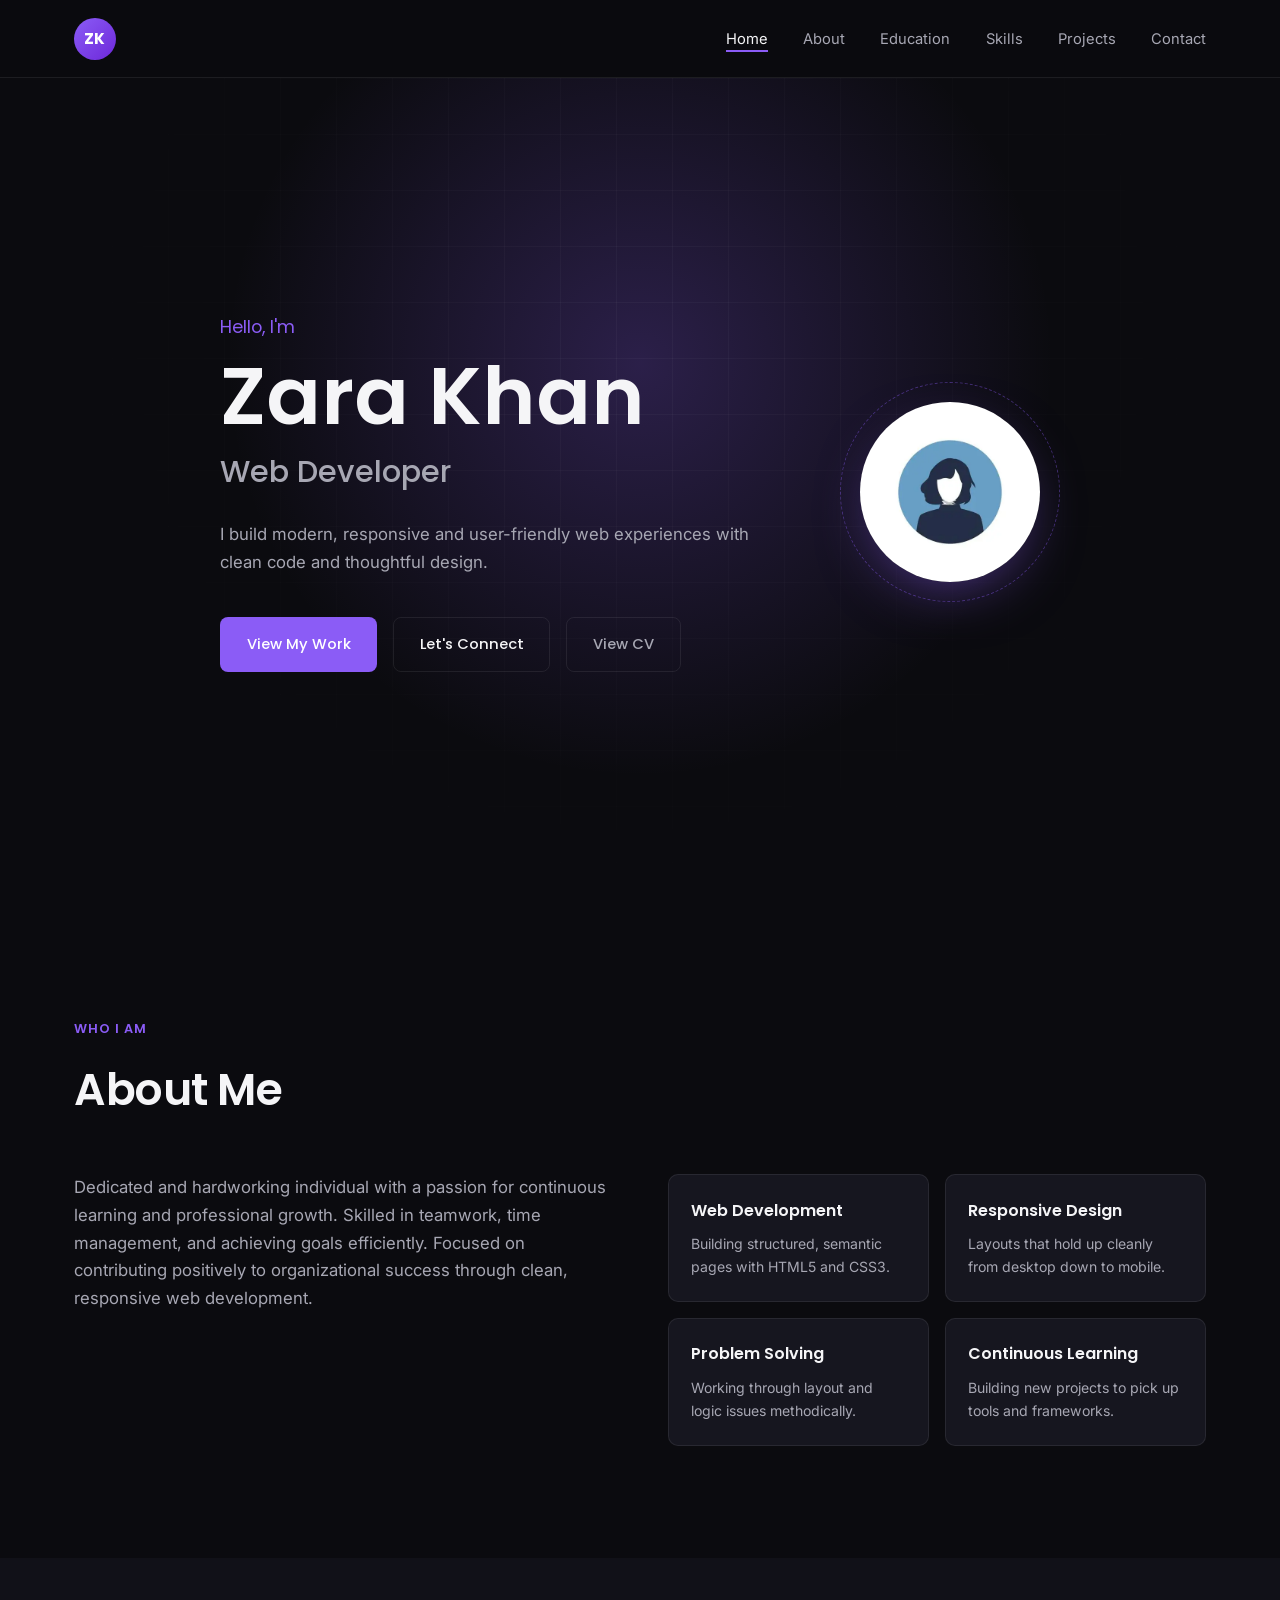
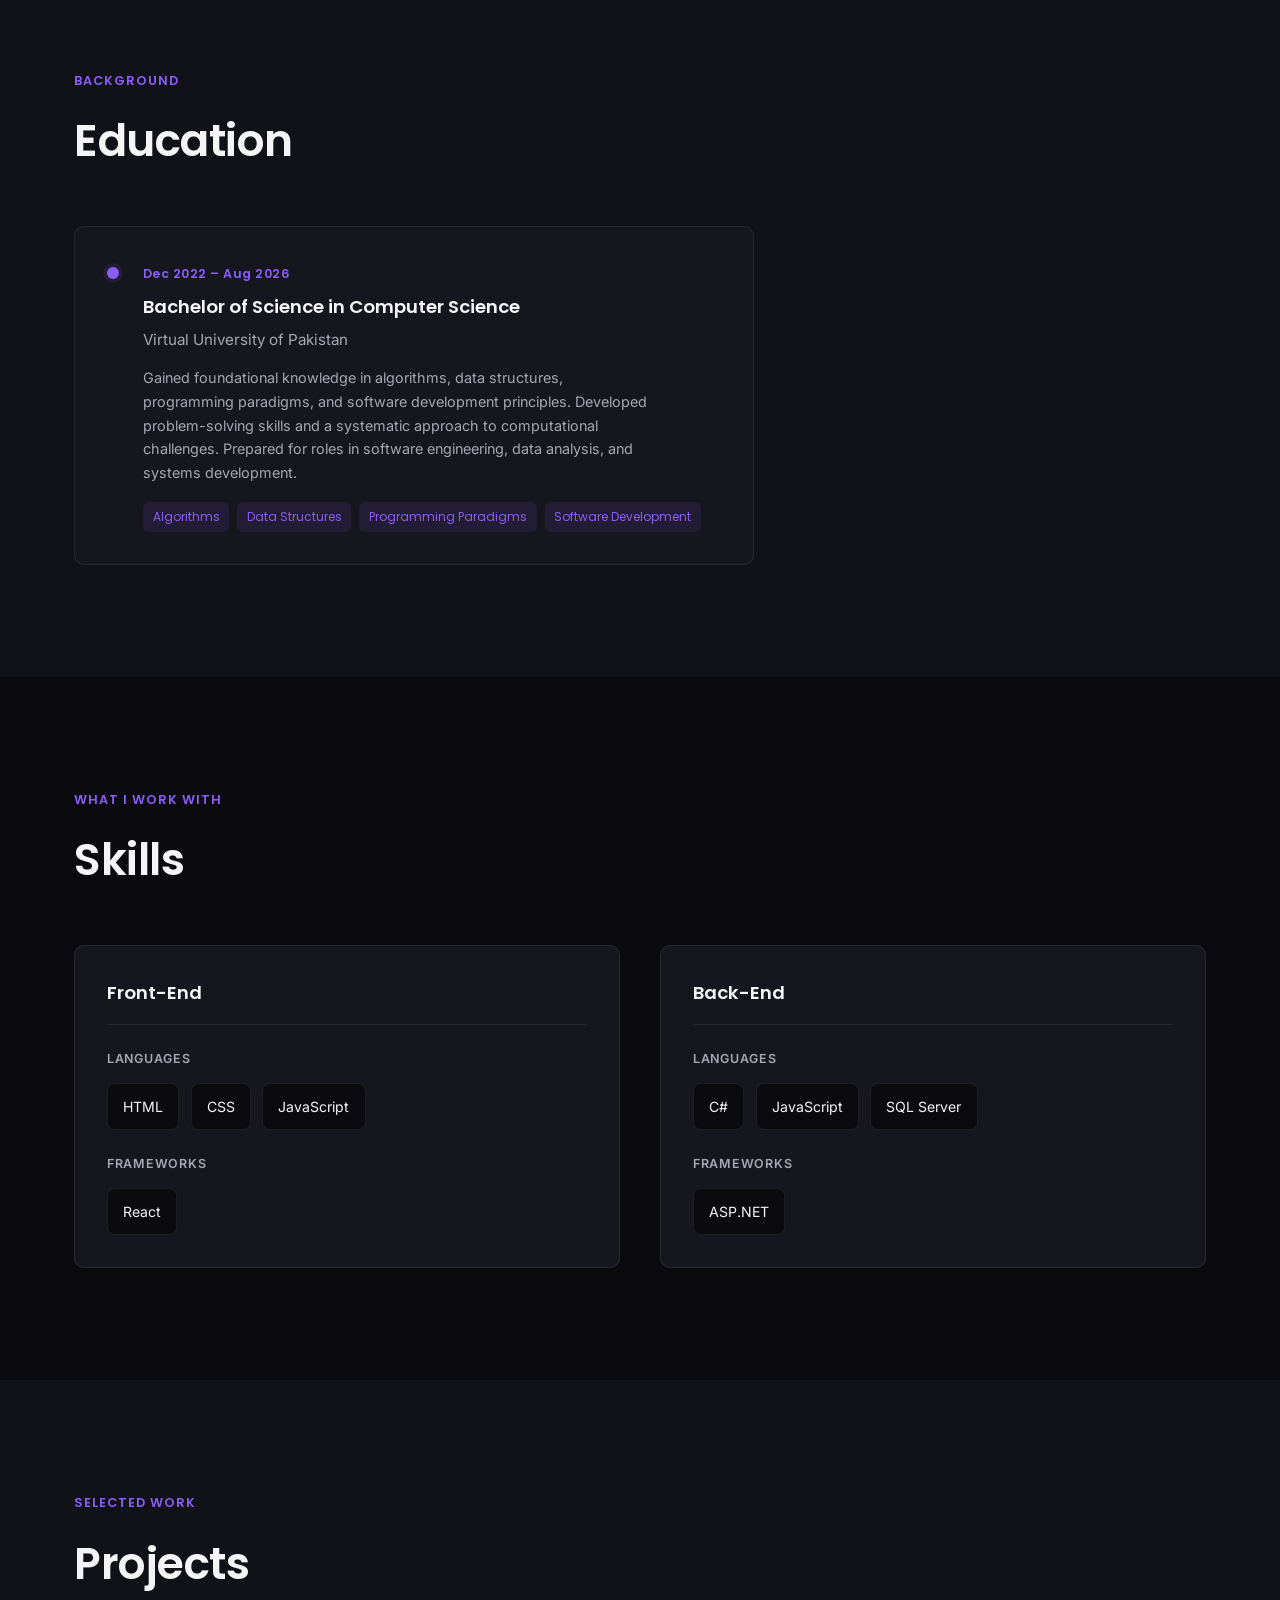
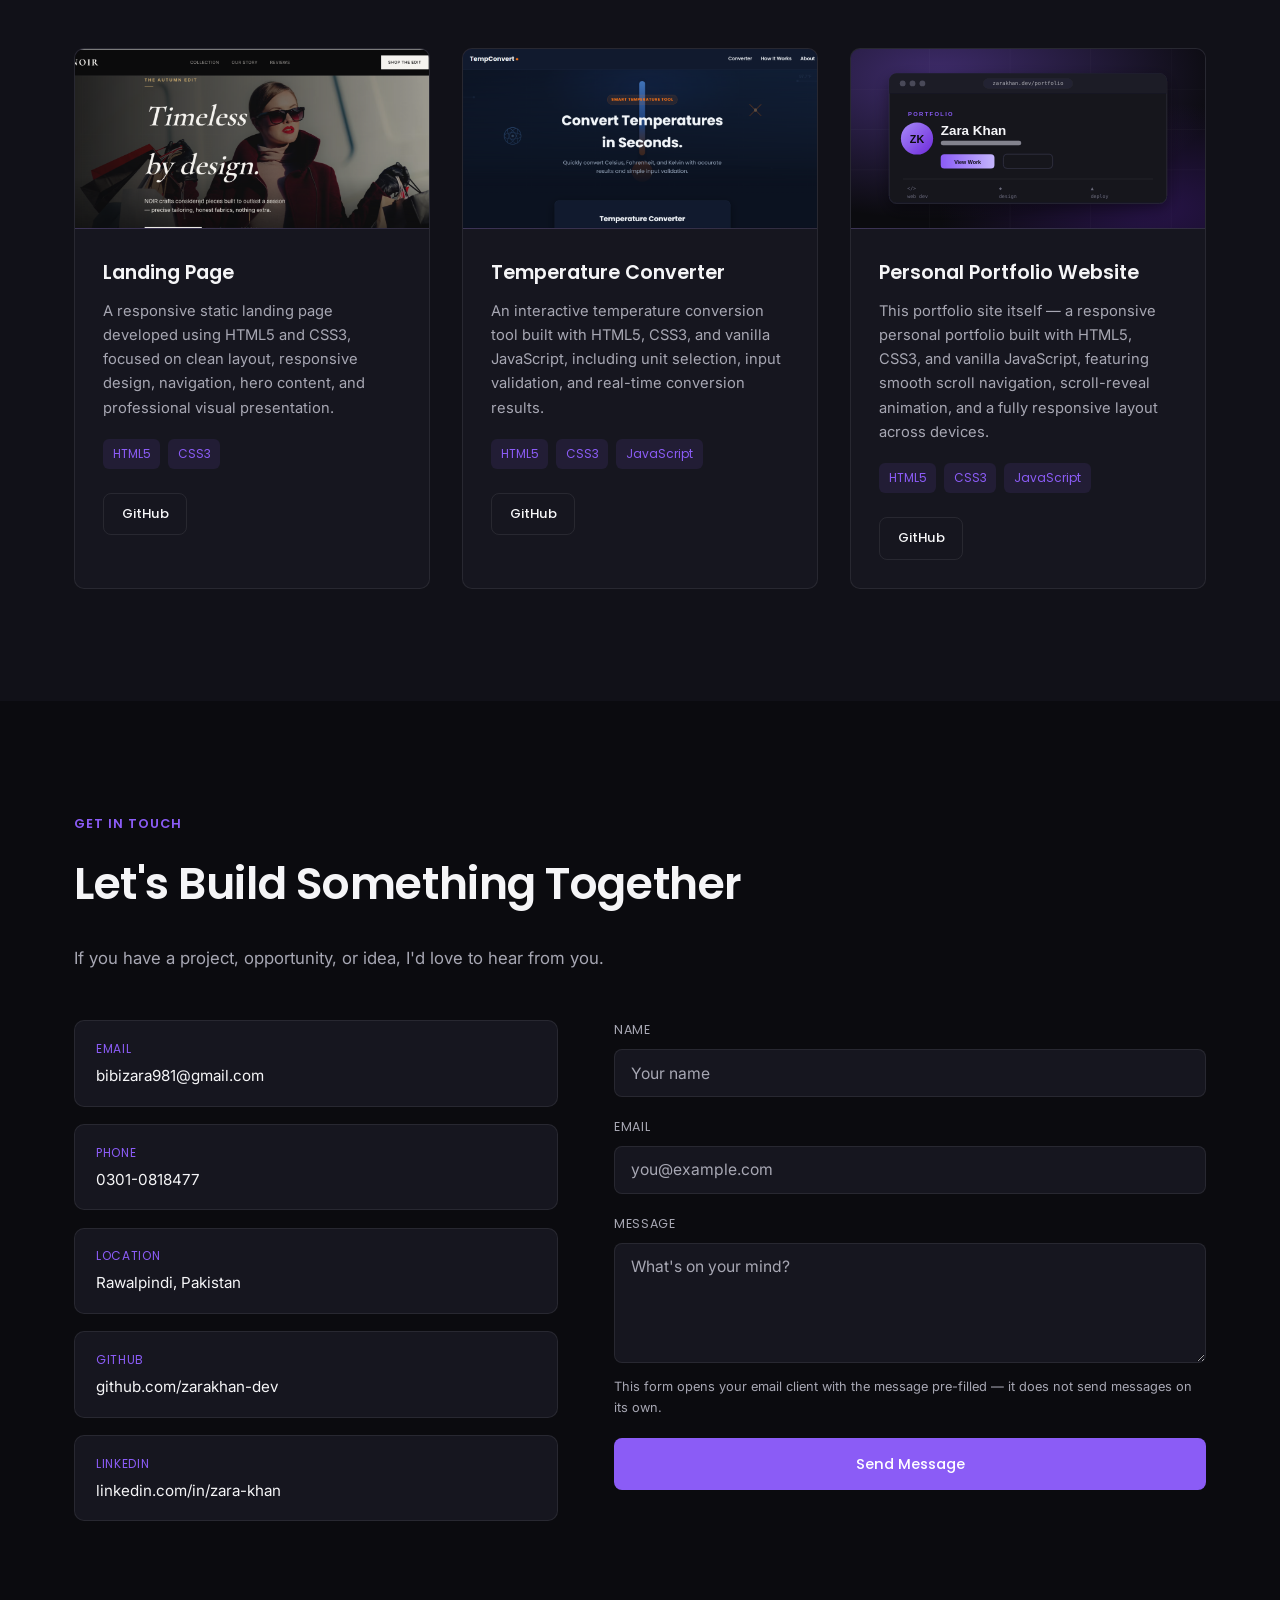
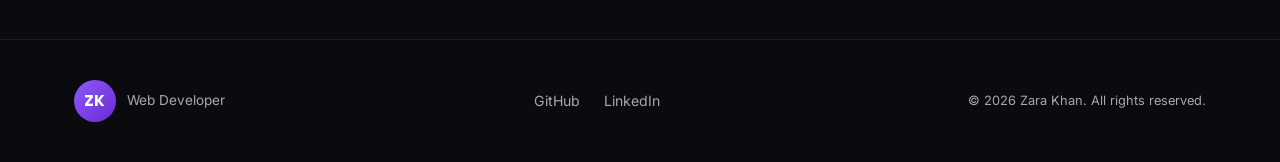
==== WebDev-L1-PersonalPortfolio/index.html @ 7bdc32bc "Rename projects to L1, fix README files, add Personal Portfolio" ====
<!DOCTYPE html>
<html lang="en">
<head>
<meta charset="UTF-8">
<meta name="viewport" content="width=device-width, initial-scale=1">
<title>Zara Khan — Web Developer</title>
<meta name="description" content="Zara Khan — Web Developer. Portfolio showcasing projects, skills, and contact information.">
<link rel="preconnect" href="https://fonts.googleapis.com">
<link rel="preconnect" href="https://fonts.gstatic.com" crossorigin>
<link href="https://fonts.googleapis.com/css2?family=Poppins:wght@500;600;700&family=Inter:wght@400;500;600&display=swap" rel="stylesheet">
<link rel="stylesheet" href="style.css">
</head>
<body>

<header id="site-header">
  <div class="nav-inner">
    <a href="#home" class="logo">ZK</a>
    <button class="menu-btn" id="menuBtn" aria-expanded="false" aria-controls="navMenu" aria-label="Toggle navigation menu">
      <span></span><span></span><span></span>
    </button>
    <nav>
      <ul id="navMenu">
        <li><a href="#home" class="nav-link">Home</a></li>
        <li><a href="#about" class="nav-link">About</a></li>
        <li><a href="#education" class="nav-link">Education</a></li>
        <li><a href="#skills" class="nav-link">Skills</a></li>
        <li><a href="#projects" class="nav-link">Projects</a></li>
        <li><a href="#contact" class="nav-link">Contact</a></li>
      </ul>
    </nav>
  </div>
</header>

<main>

    <section id="home" class="hero">
    <div class="hero-glow" aria-hidden="true"></div>
    <div class="hero-grid" aria-hidden="true"></div>
    <div class="section-inner hero-inner">
      <div class="hero-text">
        <p class="hero-intro reveal">Hello, I'm</p>
        <h1 class="hero-name reveal">Zara Khan</h1>
        <p class="hero-role reveal">Web Developer</p>
        <p class="hero-desc reveal">I build modern, responsive and user-friendly web experiences with clean code and thoughtful design.</p>
        <div class="hero-cta reveal">
          <a href="#projects" class="btn btn-primary">View My Work</a>
          <a href="#contact" class="btn btn-secondary">Let's Connect</a>
          <a href="resume.pdf" class="btn btn-ghost" download>View CV</a>
        </div>
      </div>
      <div class="hero-avatar reveal" aria-hidden="true">
        <span class="hero-avatar-ring"></span>
        <img class="hero-avatar-badge" src="profile-avatar.png" alt="Zara Khan — profile avatar">
      </div>
    </div>
  </section>

    <section id="about" class="section">
    <div class="section-inner">
      <span class="eyebrow reveal">Who I Am</span>
      <h2 class="section-title reveal">About Me</h2>
      <div class="about-grid">
        <p class="about-text reveal">
          Dedicated and hardworking individual with a passion for continuous learning and professional growth.
          Skilled in teamwork, time management, and achieving goals efficiently. Focused on contributing
          positively to organizational success through clean, responsive web development.
        </p>
        <div class="about-cards">
          <div class="about-card reveal">
            <h3>Web Development</h3>
            <p>Building structured, semantic pages with HTML5 and CSS3.</p>
          </div>
          <div class="about-card reveal">
            <h3>Responsive Design</h3>
            <p>Layouts that hold up cleanly from desktop down to mobile.</p>
          </div>
          <div class="about-card reveal">
            <h3>Problem Solving</h3>
            <p>Working through layout and logic issues methodically.</p>
          </div>
          <div class="about-card reveal">
            <h3>Continuous Learning</h3>
            <p>Building new projects to pick up tools and frameworks.</p>
          </div>
        </div>
      </div>
    </div>
  </section>

    <section id="education" class="section section-alt">
    <div class="section-inner">
      <span class="eyebrow reveal">Background</span>
      <h2 class="section-title reveal">Education</h2>
      <div class="edu-timeline">
        <div class="edu-card reveal">
          <div class="edu-marker" aria-hidden="true"></div>
          <div>
            <span class="edu-date">Dec 2022 – Aug 2026</span>
            <h3>Bachelor of Science in Computer Science</h3>
            <p class="edu-place">Virtual University of Pakistan</p>
            <p class="edu-desc">Gained foundational knowledge in algorithms, data structures, programming paradigms, and software development principles. Developed problem-solving skills and a systematic approach to computational challenges. Prepared for roles in software engineering, data analysis, and systems development.</p>
            <div class="edu-tags">
              <span class="tag">Algorithms</span>
              <span class="tag">Data Structures</span>
              <span class="tag">Programming Paradigms</span>
              <span class="tag">Software Development</span>
            </div>
          </div>
        </div>
      </div>
    </div>
  </section>

    <section id="skills" class="section">
    <div class="section-inner">
      <span class="eyebrow reveal">What I Work With</span>
      <h2 class="section-title reveal">Skills</h2>
      <div class="skills-domains">

        <div class="skill-domain reveal">
          <h3 class="skill-domain-title">Front-End</h3>
          <div class="skill-subgroup">
            <span class="skill-sublabel">Languages</span>
            <div class="skill-cards">
              <div class="skill-card"><span class="skill-name">HTML</span></div>
              <div class="skill-card"><span class="skill-name">CSS</span></div>
              <div class="skill-card"><span class="skill-name">JavaScript</span></div>
            </div>
          </div>
          <div class="skill-subgroup">
            <span class="skill-sublabel">Frameworks</span>
            <div class="skill-cards">
              <div class="skill-card"><span class="skill-name">React</span></div>
            </div>
          </div>
        </div>

        <div class="skill-domain reveal">
          <h3 class="skill-domain-title">Back-End</h3>
          <div class="skill-subgroup">
            <span class="skill-sublabel">Languages</span>
            <div class="skill-cards">
              <div class="skill-card"><span class="skill-name">C#</span></div>
              <div class="skill-card"><span class="skill-name">JavaScript</span></div>
              <div class="skill-card"><span class="skill-name">SQL Server</span></div>
            </div>
          </div>
          <div class="skill-subgroup">
            <span class="skill-sublabel">Frameworks</span>
            <div class="skill-cards">
              <div class="skill-card"><span class="skill-name">ASP.NET</span></div>
            </div>
          </div>
        </div>

      </div>
    </div>
  </section>

    <section id="projects" class="section section-alt">
    <div class="section-inner">
      <span class="eyebrow reveal">Selected Work</span>
      <h2 class="section-title reveal">Projects</h2>
      <div class="project-grid">

        <article class="project-card reveal">
          <a class="project-preview" href="../WebDev-L2-LandingPage/index.html" target="_blank" rel="noopener" aria-label="Open the Landing Page project">
            <img src="project-landingpage.png" alt="NOIR landing page — hero section with headline and product photography" loading="lazy">
          </a>
          <div class="project-body">
            <h3><a href="../WebDev-L2-LandingPage/index.html" target="_blank" rel="noopener">Landing Page</a></h3>
            <p>A responsive static landing page developed using HTML5 and CSS3, focused on clean layout, responsive design, navigation, hero content, and professional visual presentation.</p>
            <div class="tag-row">
              <span class="tag">HTML5</span>
              <span class="tag">CSS3</span>
            </div>
            <div class="project-links">
              <a href="https://github.com/zarakhan-dev/OIBSIP/tree/main/WebDev-L1-LandingPage" class="btn btn-secondary btn-sm" target="_blank" rel="noopener">GitHub</a>
            </div>
          </div>
        </article>

        <article class="project-card reveal">
          <a class="project-preview" href="../WebDev-L2-TempConverter/index.html" target="_blank" rel="noopener" aria-label="Open the Temperature Converter project">
            <img src="project-tempconverter.png" alt="TempConvert app — temperature converter hero section" loading="lazy">
          </a>
          <div class="project-body">
            <h3><a href="../WebDev-L2-TempConverter/index.html" target="_blank" rel="noopener">Temperature Converter</a></h3>
            <p>An interactive temperature conversion tool built with HTML5, CSS3, and vanilla JavaScript, including unit selection, input validation, and real-time conversion results.</p>
            <div class="tag-row">
              <span class="tag">HTML5</span>
              <span class="tag">CSS3</span>
              <span class="tag">JavaScript</span>
            </div>
            <div class="project-links">
              <a href="https://github.com/zarakhan-dev/OIBSIP/tree/main/WebDev-L2-TempConverter" class="btn btn-secondary btn-sm" target="_blank" rel="noopener">GitHub</a>
            </div>
          </div>
        </article>

        <article class="project-card reveal">
          <a class="project-preview" href="#home" aria-label="Back to top — you're already viewing this project">
            <img src="project-portfolio.svg" alt="Abstract browser-window graphic representing this portfolio site" loading="lazy">
          </a>
          <div class="project-body">
            <h3><a href="#home">Personal Portfolio Website</a></h3>
            <p>This portfolio site itself — a responsive personal portfolio built with HTML5, CSS3, and vanilla JavaScript, featuring smooth scroll navigation, scroll-reveal animation, and a fully responsive layout across devices.</p>
            <div class="tag-row">
              <span class="tag">HTML5</span>
              <span class="tag">CSS3</span>
              <span class="tag">JavaScript</span>
            </div>
            <div class="project-links">
              <a href="#" class="btn btn-secondary btn-sm">GitHub</a>
            </div>
          </div>
        </article>

      </div>
    </div>
  </section>

    <section id="contact" class="section">
    <div class="section-inner contact-inner">
      <span class="eyebrow reveal">Get In Touch</span>
      <h2 class="section-title reveal">Let's Build Something Together</h2>
      <p class="contact-sub reveal">If you have a project, opportunity, or idea, I'd love to hear from you.</p>

      <div class="contact-grid">
        <div class="contact-info reveal">
          <a href="mailto:bibizara981@gmail.com" class="contact-link">
            <span class="contact-label">Email</span>
            <span>bibizara981@gmail.com</span>
          </a>
          <a href="tel:+923010818477" class="contact-link">
            <span class="contact-label">Phone</span>
            <span>0301-0818477</span>
          </a>
          <div class="contact-link" style="cursor:default;">
            <span class="contact-label">Location</span>
            <span>Rawalpindi, Pakistan</span>
          </div>
          <a href="https://github.com/zarakhan-dev" class="contact-link" aria-label="GitHub Profile" target="_blank" rel="noopener">
            <span class="contact-label">GitHub</span>
            <span>github.com/zarakhan-dev</span>
          </a>
          <a href="https://www.linkedin.com/in/zara-khan-797398424" class="contact-link" aria-label="LinkedIn Profile" target="_blank" rel="noopener">
            <span class="contact-label">LinkedIn</span>
            <span>linkedin.com/in/zara-khan</span>
          </a>
        </div>

        <form id="contactForm" class="contact-form reveal" novalidate>
          <div class="field">
            <label for="name">Name</label>
            <input type="text" id="name" name="name" placeholder="Your name" required>
          </div>
          <div class="field">
            <label for="email">Email</label>
            <input type="email" id="email" name="email" placeholder="you@example.com" required>
          </div>
          <div class="field">
            <label for="message">Message</label>
            <textarea id="message" name="message" placeholder="What's on your mind?" required></textarea>
          </div>
          <p class="form-note">This form opens your email client with the message pre-filled — it does not send messages on its own.</p>
          <button type="submit" class="btn btn-primary">Send Message</button>
          <p id="form-status" role="status"></p>
        </form>
      </div>
    </div>
  </section>

</main>

<footer>
  <div class="section-inner footer-inner">
    <div class="footer-brand">
      <span class="logo">ZK</span>
      <span class="footer-role">Web Developer</span>
    </div>
    <ul class="footer-links">
      <li><a href="https://github.com/zarakhan-dev" target="_blank" rel="noopener">GitHub</a></li>
      <li><a href="https://www.linkedin.com/in/zara-khan-797398424" target="_blank" rel="noopener">LinkedIn</a></li>
    </ul>
    <p class="footer-copy">© 2026 Zara Khan. All rights reserved.</p>
  </div>
</footer>

<script src="script.js" defer></script>
</body>
</html>
---- WebDev-L1-PersonalPortfolio/style.css ----
:root{
  --bg:#0B0B0F;
  --bg-alt:#111118;
  --card-bg:#16161F;
  --text:#F5F5F7;
  --muted:#A7A7B3;
  --accent:#8B5CF6;
  --accent-soft:#8B5CF61A;
  --border:rgba(255,255,255,0.08);
  --transition:0.25s ease;

  --font-display:'Poppins', 'Segoe UI', sans-serif;
  --font-body:'Inter', -apple-system, sans-serif;

  --max:1180px;
  --radius:10px;
}

*, *::before, *::after{ box-sizing:border-box; }
html{ scroll-behavior:smooth; }
body{
  margin:0;
  background:var(--bg);
  color:var(--text);
  font-family:var(--font-body);
  font-size:16px;
  line-height:1.65;
  -webkit-font-smoothing:antialiased;
}
h1,h2,h3{ font-family:var(--font-display); margin:0; font-weight:600; }
p{ margin:0; color:var(--muted); }
a{ color:inherit; text-decoration:none; }
ul{ list-style:none; margin:0; padding:0; }
img{ max-width:100%; display:block; }
button{ font-family:inherit; }

@media (prefers-reduced-motion: reduce){
  html{ scroll-behavior:auto; }
  *{ animation-duration:0.01ms !important; animation-iteration-count:1 !important; transition-duration:0.01ms !important; }
}

a:focus-visible, button:focus-visible, input:focus-visible, textarea:focus-visible{
  outline:2px solid var(--accent);
  outline-offset:3px;
}

.section-inner{ max-width:var(--max); margin:0 auto; padding:0 1.5rem; }
.section{ padding:7rem 0; scroll-margin-top:80px; }
.section-alt{ background:var(--bg-alt); }

.eyebrow{
  display:block;
  font-family:var(--font-display);
  font-size:0.8rem;
  font-weight:600;
  letter-spacing:0.08em;
  text-transform:uppercase;
  color:var(--accent);
  margin-bottom:0.9rem;
}
.section-title{
  font-size:clamp(2rem, 4vw, 2.75rem);
  letter-spacing:-0.01em;
  margin-bottom:3rem;
}

.btn{
  display:inline-flex;
  align-items:center;
  justify-content:center;
  gap:0.5rem;
  padding:0.9rem 1.6rem;
  border-radius:8px;
  font-family:var(--font-display);
  font-size:0.92rem;
  font-weight:500;
  border:1px solid transparent;
  cursor:pointer;
  transition:transform var(--transition), background var(--transition), border-color var(--transition), box-shadow var(--transition);
}
.btn-sm{ padding:0.6rem 1.1rem; font-size:0.82rem; }
.btn-primary{
  background:var(--accent);
  color:#fff;
  box-shadow:0 0 0 rgba(139,92,246,0);
}
.btn-primary:hover{
  transform:translateY(-2px);
  box-shadow:0 10px 30px -10px rgba(139,92,246,0.6);
}
.btn-secondary{
  background:transparent;
  color:var(--text);
  border-color:var(--border);
}
.btn-secondary:hover{ border-color:var(--accent); color:var(--accent); }
.btn-ghost{
  background:transparent;
  color:var(--muted);
  border-color:var(--border);
}
.btn-ghost:hover{ color:var(--text); border-color:var(--text); }

.reveal{
  opacity:0;
  transform:translateY(22px);
  transition:opacity 0.6s ease, transform 0.6s ease;
}
.reveal.in-view{ opacity:1; transform:none; }

#site-header{
  position:sticky;
  top:0;
  z-index:100;
  background:rgba(11,11,15,0.75);
  backdrop-filter:blur(10px);
  border-bottom:1px solid var(--border);
}
.nav-inner{
  max-width:var(--max);
  margin:0 auto;
  padding:1.1rem 1.5rem;
  display:flex;
  align-items:center;
  justify-content:space-between;
}
.logo{
  width:42px;
  height:42px;
  border-radius:50%;
  display:flex;
  align-items:center;
  justify-content:center;
  font-family:var(--font-display);
  font-weight:700;
  font-size:0.95rem;
  letter-spacing:0.02em;
  color:#fff;
  background:linear-gradient(135deg, var(--accent), #6d28d9);
  animation:avatarPulse 3s ease-in-out infinite;
  transition:transform var(--transition);
}
.logo:hover{ transform:scale(1.08); }
@keyframes avatarPulse{
  0%,100%{ box-shadow:0 0 0 0 rgba(139,92,246,0.35); }
  50%{ box-shadow:0 0 0 9px rgba(139,92,246,0); }
}
nav ul{ display:flex; gap:2.2rem; }
.nav-link{
  font-size:0.92rem;
  color:var(--muted);
  position:relative;
  padding-bottom:4px;
  transition:color var(--transition);
}
.nav-link::after{
  content:"";
  position:absolute; left:0; right:0; bottom:0; height:2px;
  background:var(--accent);
  transform:scaleX(0);
  transform-origin:left;
  transition:transform var(--transition);
}
.nav-link:hover,
.nav-link.active{ color:var(--text); }
.nav-link:hover::after,
.nav-link.active::after{ transform:scaleX(1); }

.menu-btn{
  display:none;
  flex-direction:column;
  gap:5px;
  background:none;
  border:none;
  padding:0.4rem;
  cursor:pointer;
}
.menu-btn span{
  width:22px; height:2px; background:var(--text); display:block; border-radius:2px;
}

.hero{
  position:relative;
  min-height:92vh;
  display:flex;
  align-items:center;
  overflow:hidden;
  scroll-margin-top:0;
}
.hero-glow{
  position:absolute;
  top:-20%; left:50%;
  width:900px; height:900px;
  transform:translateX(-50%);
  background:radial-gradient(circle, rgba(139,92,246,0.25) 0%, rgba(139,92,246,0) 65%);
  pointer-events:none;
  animation:heroGlowDrift 10s ease-in-out infinite;
}
@keyframes heroGlowDrift{
  0%,100%{ transform:translateX(-50%) translateY(0); }
  50%{ transform:translateX(-50%) translateY(28px); }
}
.hero-grid{
  position:absolute; inset:0;
  background-image:
    linear-gradient(rgba(255,255,255,0.035) 1px, transparent 1px),
    linear-gradient(90deg, rgba(255,255,255,0.035) 1px, transparent 1px);
  background-size:56px 56px;
  mask-image:radial-gradient(circle at 50% 30%, black, transparent 70%);
  pointer-events:none;
}
.hero-inner{
  position:relative;
  text-align:left;
  display:flex;
  align-items:center;
  justify-content:space-between;
  gap:3rem;
}
.hero-text{ flex:1; min-width:0; }

.hero-avatar{
  position:relative;
  flex-shrink:0;
  width:220px;
  height:220px;
  display:flex;
  align-items:center;
  justify-content:center;
}
.hero-avatar-badge{
  width:180px;
  height:180px;
  border-radius:50%;
  display:flex;
  align-items:center;
  justify-content:center;
  object-fit:cover;
  object-position:center;
  font-family:var(--font-display);
  font-weight:700;
  font-size:3.2rem;
  color:#fff;
  background:linear-gradient(135deg, var(--accent), #6d28d9);
  box-shadow:0 20px 60px -20px rgba(139,92,246,0.6);
  z-index:1;
}
.hero-avatar-ring{
  position:absolute;
  inset:0;
  border-radius:50%;
  border:1.5px dashed rgba(139,92,246,0.4);
  animation:avatarRingSpin 18s linear infinite;
}
@keyframes avatarRingSpin{
  from{ transform:rotate(0deg); }
  to{ transform:rotate(360deg); }
}
.hero-intro{
  font-family:var(--font-display);
  font-size:1.1rem;
  color:var(--accent);
  margin-bottom:0.75rem;
}
.hero-name{
  font-size:clamp(2.8rem, 7vw, 5rem);
  line-height:1.05;
  color:var(--text);
}
.hero-role{
  font-family:var(--font-display);
  font-size:clamp(1.3rem, 2.6vw, 1.9rem);
  color:var(--muted);
  margin-top:0.6rem;
  font-weight:500;
}
.hero-desc{
  max-width:52ch;
  margin-top:1.5rem;
  font-size:1.05rem;
}
.hero-cta{
  display:flex; flex-wrap:wrap; gap:1rem;
  margin-top:2.5rem;
}

.about-grid{
  display:grid;
  grid-template-columns:1fr 1fr;
  gap:3.5rem;
  align-items:start;
}
.about-text{ font-size:1.05rem; max-width:56ch; }
.about-cards{
  display:grid;
  grid-template-columns:1fr 1fr;
  gap:1rem;
}
.about-card{
  background:var(--card-bg);
  border:1px solid var(--border);
  border-radius:var(--radius);
  padding:1.4rem;
  transition:border-color var(--transition), transform var(--transition);
}
.about-card:hover{ border-color:var(--accent); transform:translateY(-3px); }
.about-card:nth-child(1){ transition-delay:0s; }
.about-card:nth-child(2){ transition-delay:0.08s; }
.about-card:nth-child(3){ transition-delay:0.16s; }
.about-card:nth-child(4){ transition-delay:0.24s; }
.about-card h3{ font-size:1rem; margin-bottom:0.5rem; color:var(--text); }
.about-card p{ font-size:0.88rem; }

.edu-timeline{
  display:grid;
  gap:1.5rem;
  max-width:680px;
}
.edu-card{
  display:flex;
  gap:1.5rem;
  align-items:flex-start;
  background:var(--card-bg);
  border:1px solid var(--border);
  border-radius:var(--radius);
  padding:2rem;
  transition:border-color var(--transition), transform var(--transition);
}
.edu-card:hover{ border-color:var(--accent); transform:translateY(-2px); }
.edu-marker{
  width:12px; height:12px; border-radius:50%;
  background:var(--accent);
  margin-top:0.55rem;
  flex-shrink:0;
  box-shadow:0 0 0 4px var(--accent-soft);
}
.edu-date{
  display:inline-block;
  font-family:var(--font-display);
  font-size:0.78rem;
  font-weight:600;
  letter-spacing:0.04em;
  color:var(--accent);
  margin-bottom:0.5rem;
}
.edu-card h3{ font-size:1.15rem; color:var(--text); }
.edu-place{ margin-top:0.3rem; font-size:0.95rem; }
.edu-desc{ margin-top:0.85rem; font-size:0.9rem; max-width:56ch; }
.edu-tags{ display:flex; flex-wrap:wrap; gap:0.5rem; margin-top:1.1rem; }

.skills-domains{
  display:grid;
  grid-template-columns:repeat(auto-fit, minmax(300px,1fr));
  gap:2.5rem;
}
.skill-domain{
  background:var(--card-bg);
  border:1px solid var(--border);
  border-radius:var(--radius);
  padding:2rem;
}
.skill-domain-title{
  font-size:1.15rem;
  color:var(--text);
  margin-bottom:1.5rem;
  padding-bottom:1rem;
  border-bottom:1px solid var(--border);
}
.skill-subgroup + .skill-subgroup{ margin-top:1.5rem; }
.skill-sublabel{
  display:block;
  font-size:0.78rem;
  text-transform:uppercase;
  letter-spacing:0.06em;
  color:var(--muted);
  margin-bottom:0.8rem;
  font-weight:600;
}
.skill-cards{ display:flex; flex-wrap:wrap; gap:0.7rem; }
.skill-card{
  background:var(--bg);
  border:1px solid var(--border);
  border-radius:8px;
  padding:0.6rem 0.95rem;
  transition:border-color var(--transition), transform var(--transition);
}
.skill-card:hover{ border-color:var(--accent); transform:translateY(-2px); }
.skill-name{ font-size:0.88rem; color:var(--text); }

.project-grid{
  display:grid;
  grid-template-columns:repeat(auto-fit, minmax(320px,1fr));
  gap:2rem;
}
.project-card{
  background:var(--card-bg);
  border:1px solid var(--border);
  border-radius:var(--radius);
  overflow:hidden;
  transition:transform var(--transition), border-color var(--transition), box-shadow var(--transition);
}
.project-card:hover{
  transform:translateY(-5px);
  border-color:var(--accent);
  box-shadow:0 18px 40px -22px rgba(139,92,246,0.5);
}
.project-card:nth-of-type(1){ transition-delay:0s; }
.project-card:nth-of-type(2){ transition-delay:0.1s; }
.project-card:nth-of-type(3){ transition-delay:0.2s; }
.project-preview{
  height:180px;
  overflow:hidden;
  display:flex; align-items:center; justify-content:center;
  background:
    linear-gradient(135deg, rgba(139,92,246,0.18), rgba(139,92,246,0.02));
  border-bottom:1px solid var(--border);
  cursor:pointer;
}
.project-preview img{
  width:100%; height:100%;
  object-fit:cover;
  object-position:top;
  display:block;
  transition:transform var(--transition);
}
.project-card:hover .project-preview img{ transform:scale(1.06); }
.project-preview span{
  font-family:var(--font-display);
  font-size:2.5rem;
  font-weight:700;
  color:rgba(139,92,246,0.5);
}
.project-body{ padding:1.75rem; }
.project-body h3{ font-size:1.2rem; color:var(--text); margin-bottom:0.6rem; }
.project-body h3 a{ color:inherit; transition:color var(--transition); }
.project-body h3 a:hover{ color:var(--accent); }
.project-body > p{ font-size:0.92rem; }
.tag-row{ display:flex; flex-wrap:wrap; gap:0.5rem; margin-top:1.2rem; }
.tag{
  font-size:0.75rem;
  padding:0.3rem 0.6rem;
  border-radius:6px;
  background:var(--accent-soft);
  color:var(--accent);
  font-family:var(--font-display);
}
.project-links{ display:flex; gap:0.75rem; margin-top:1.5rem; }

.contact-inner{ text-align:left; }
.contact-sub{ max-width:52ch; font-size:1.05rem; margin-top:-1.5rem; margin-bottom:3rem; }
.contact-grid{
  display:grid;
  grid-template-columns:0.9fr 1.1fr;
  gap:3.5rem;
}
.contact-info{ display:grid; gap:1.1rem; align-content:start; }
.contact-link{
  display:flex; flex-direction:column; gap:0.25rem;
  padding:1.1rem 1.3rem;
  background:var(--card-bg);
  border:1px solid var(--border);
  border-radius:var(--radius);
  transition:border-color var(--transition), transform var(--transition);
}
.contact-link:hover{ border-color:var(--accent); transform:translateY(-2px); }
.contact-label{
  font-family:var(--font-display);
  font-size:0.75rem;
  text-transform:uppercase;
  letter-spacing:0.06em;
  color:var(--accent);
}
.contact-link span:last-child{ color:var(--text); font-size:0.95rem; }

.contact-form{ display:grid; gap:1.25rem; }
.field{ display:grid; gap:0.5rem; }
label{
  font-family:var(--font-display);
  font-size:0.78rem;
  text-transform:uppercase;
  letter-spacing:0.05em;
  color:var(--muted);
}
input, textarea{
  background:var(--card-bg);
  border:1px solid var(--border);
  color:var(--text);
  font-family:var(--font-body);
  font-size:0.98rem;
  padding:0.85rem 1rem;
  border-radius:8px;
  resize:vertical;
  transition:border-color var(--transition);
}
input:focus, textarea:focus{ border-color:var(--accent); }
input::placeholder, textarea::placeholder{ color:var(--muted); }
textarea{ min-height:120px; }
.form-note{ font-size:0.8rem; margin-top:-0.4rem; }
#form-status{ font-size:0.85rem; color:var(--accent); min-height:1.2em; }

footer{
  border-top:1px solid var(--border);
  padding:2.5rem 0;
}
.footer-inner{
  display:flex;
  flex-wrap:wrap;
  align-items:center;
  justify-content:space-between;
  gap:1.25rem;
}
.footer-brand{ display:flex; align-items:center; gap:0.7rem; }
.footer-role{ color:var(--muted); font-size:0.85rem; }
.footer-links{ display:flex; gap:1.5rem; }
.footer-links a{ color:var(--muted); font-size:0.88rem; transition:color var(--transition); }
.footer-links a:hover{ color:var(--accent); }
.footer-copy{ color:var(--muted); font-size:0.8rem; width:100%; text-align:center; margin-top:0.5rem; }
@media (min-width:640px){
  .footer-copy{ width:auto; margin-top:0; }
}

.hero .reveal{
  animation:heroUp 0.7s ease forwards;
  opacity:0;
}
.hero .hero-intro{ animation-delay:0.05s; }
.hero .hero-name{ animation-delay:0.15s; }
.hero .hero-role{ animation-delay:0.25s; }
.hero .hero-desc{ animation-delay:0.35s; }
.hero .hero-cta{ animation-delay:0.45s; }
.hero .hero-avatar{ animation-delay:0.2s; }
@keyframes heroUp{
  from{ opacity:0; transform:translateY(24px); }
  to{ opacity:1; transform:translateY(0); }
}
@media (prefers-reduced-motion: reduce){
  .hero .reveal{ animation:none; opacity:1; transform:none; }
}

@media (max-width:1024px){
  .about-grid, .contact-grid{ grid-template-columns:1fr; }
}

@media (max-width:768px){
  .section{ padding:5rem 0; }
  .about-cards{ grid-template-columns:1fr 1fr; }
}

@media (max-width:640px){
  nav ul{
    position:absolute;
    top:100%; left:0; right:0;
    flex-direction:column;
    gap:0;
    background:var(--bg-alt);
    border-bottom:1px solid var(--border);
    padding:0.5rem 0;
    display:none;
  }
  nav ul.open{ display:flex; }
  nav li{ padding:0.9rem 1.5rem; border-top:1px solid var(--border); }
  nav li:first-child{ border-top:none; }
  .menu-btn{ display:flex; }

  .hero{ min-height:auto; padding:8rem 0 5rem; }
  .hero-cta{ flex-direction:column; align-items:stretch; }
  .hero-cta .btn{ width:100%; }

  .about-cards{ grid-template-columns:1fr; }
  .project-links{ flex-direction:column; }
  .project-links .btn{ width:100%; }
}

@media (max-width:900px){
  .hero-inner{ flex-direction:column-reverse; text-align:center; gap:2.5rem; }
  .hero-text{ text-align:center; }
  .hero-desc{ margin-left:auto; margin-right:auto; }
  .hero-cta{ justify-content:center; }
  .hero-avatar{ width:160px; height:160px; }
  .hero-avatar-badge{ width:130px; height:130px; font-size:2.4rem; }
}

@media (max-width:400px){
  .hero-name{ font-size:2.2rem; }
  .section-title{ font-size:1.7rem; }
}
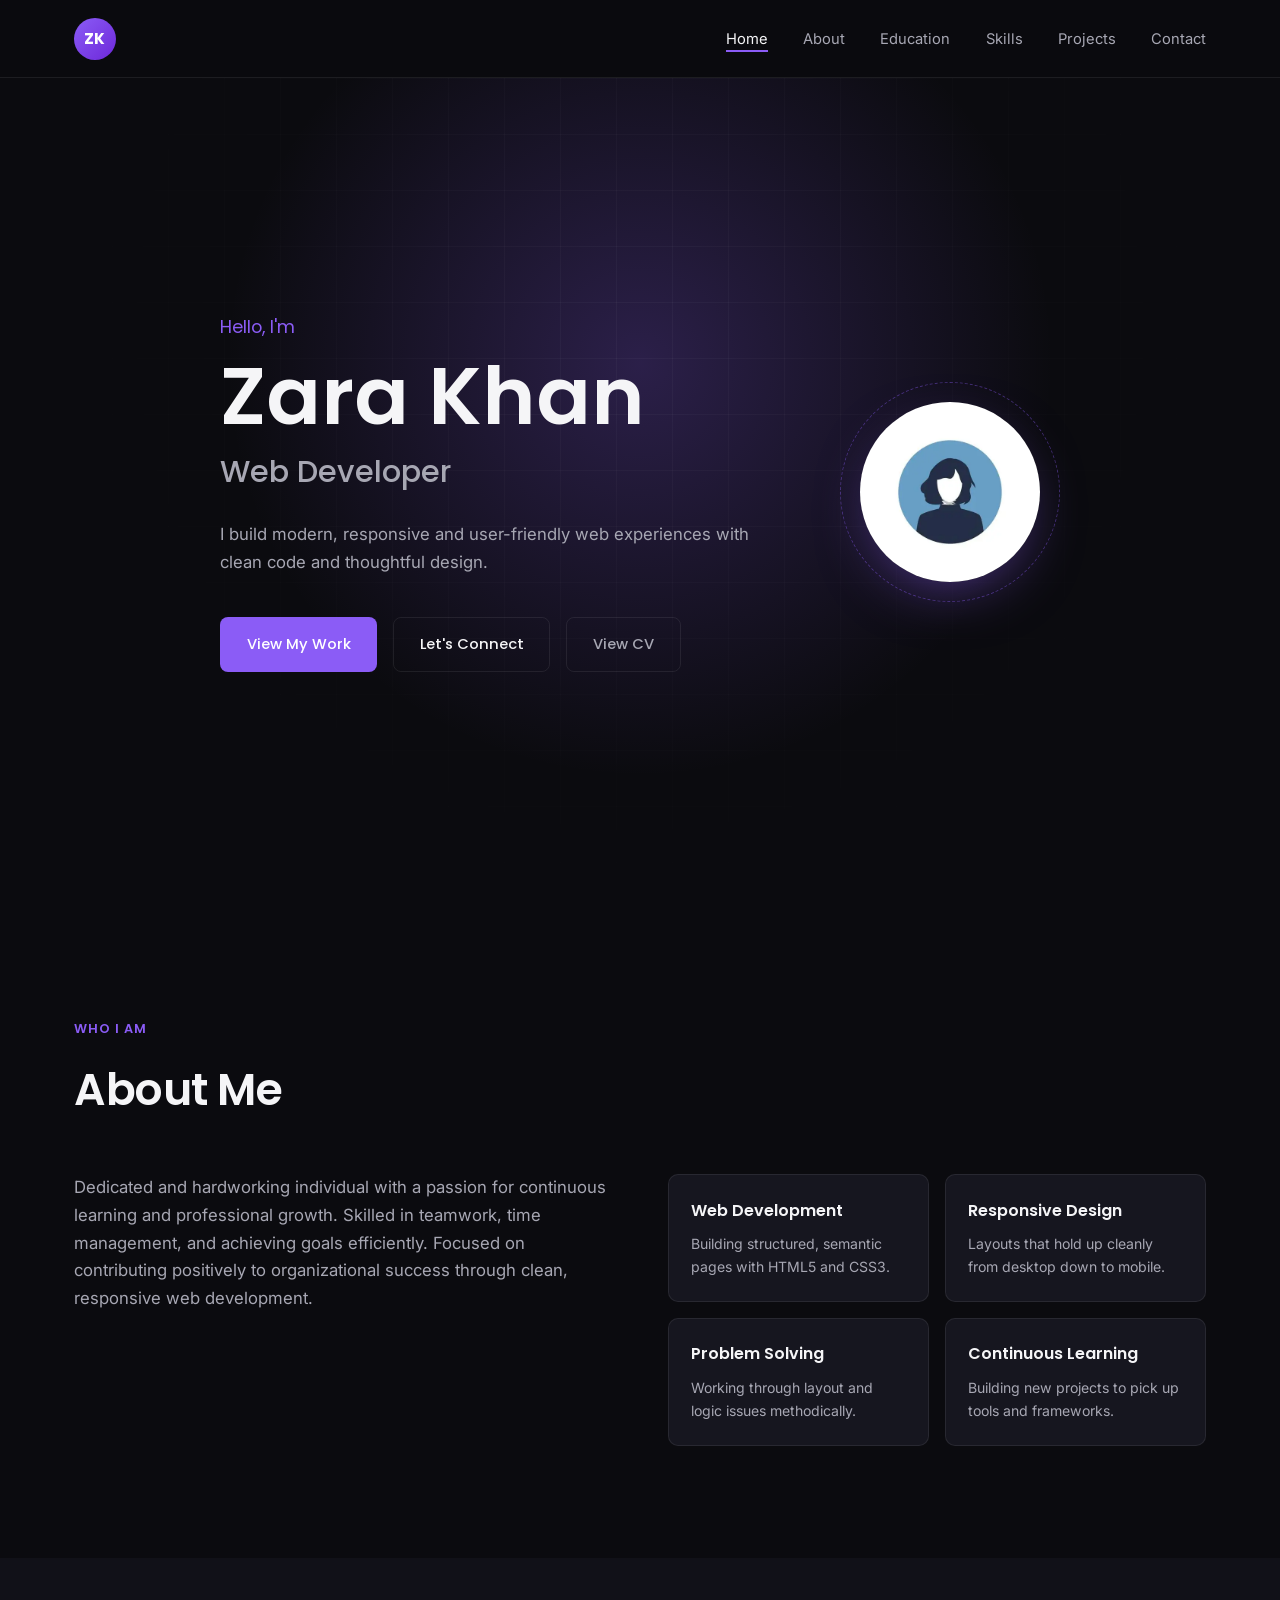
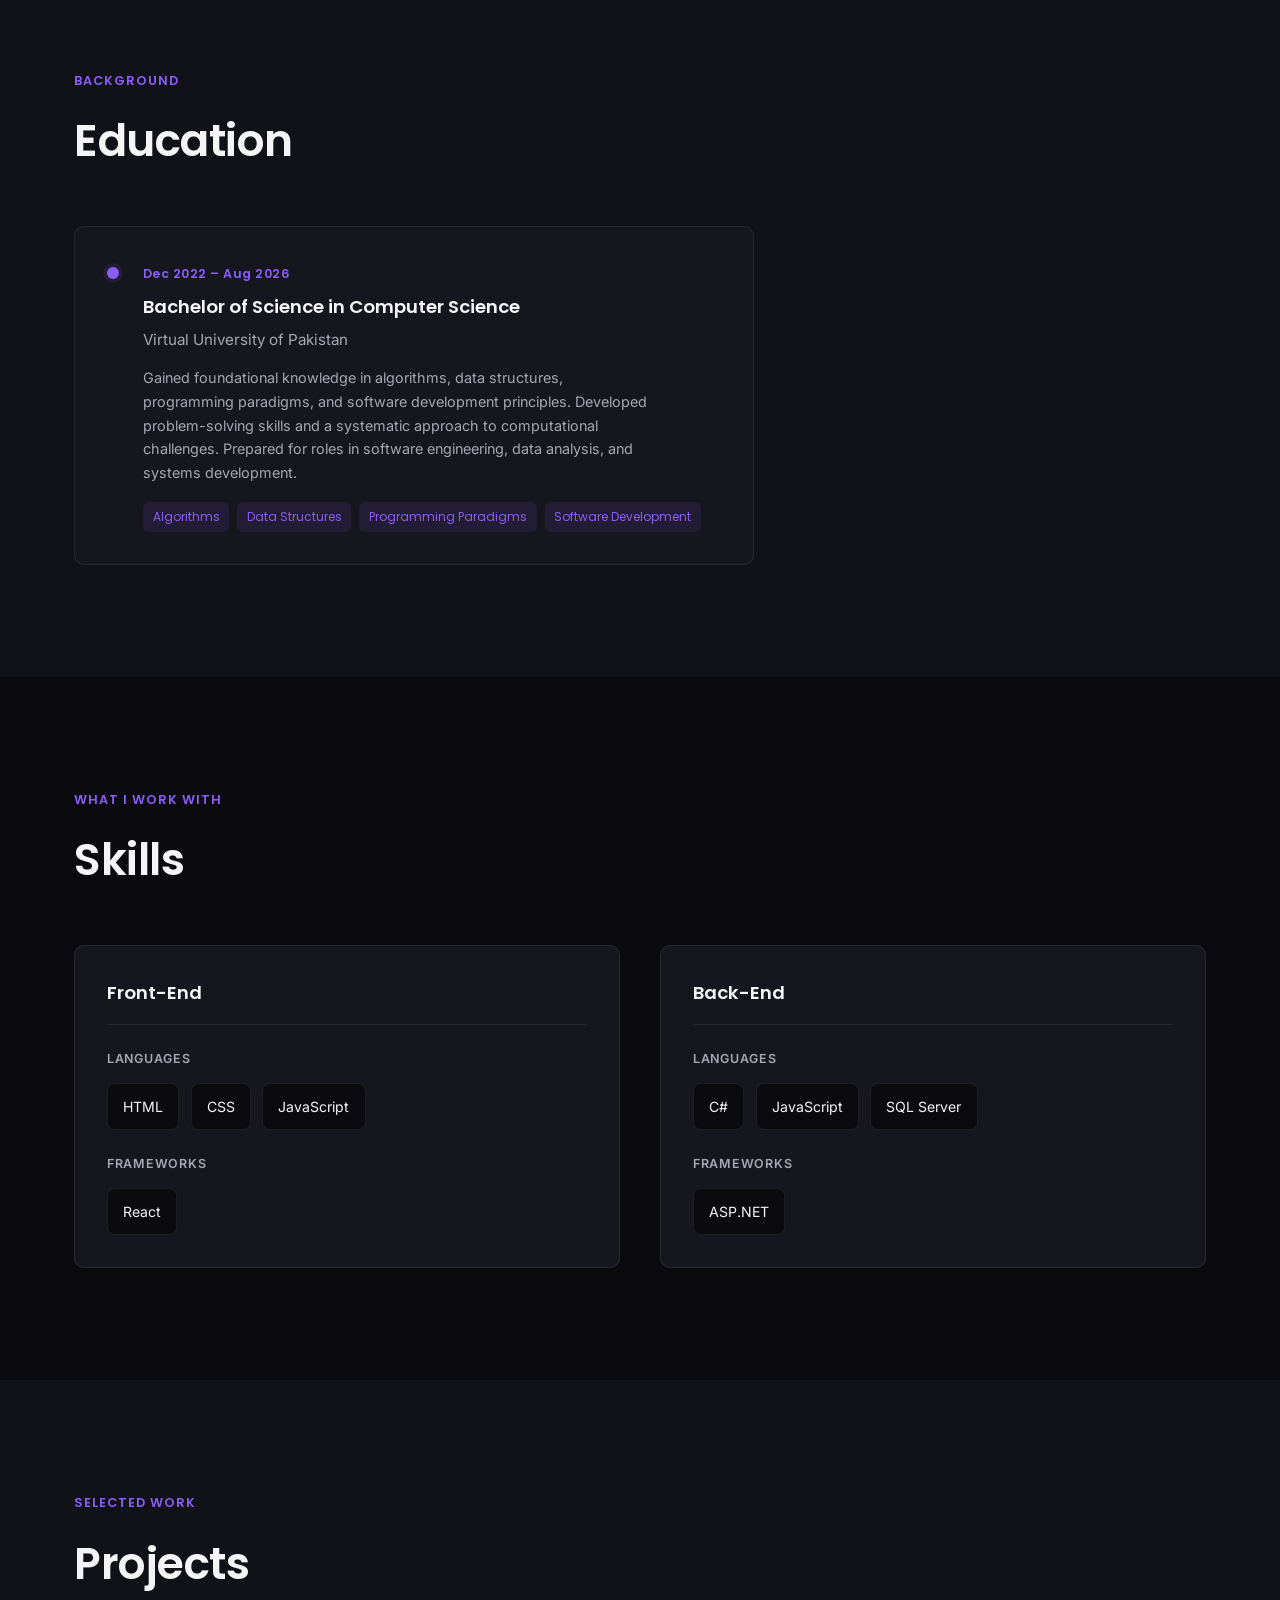
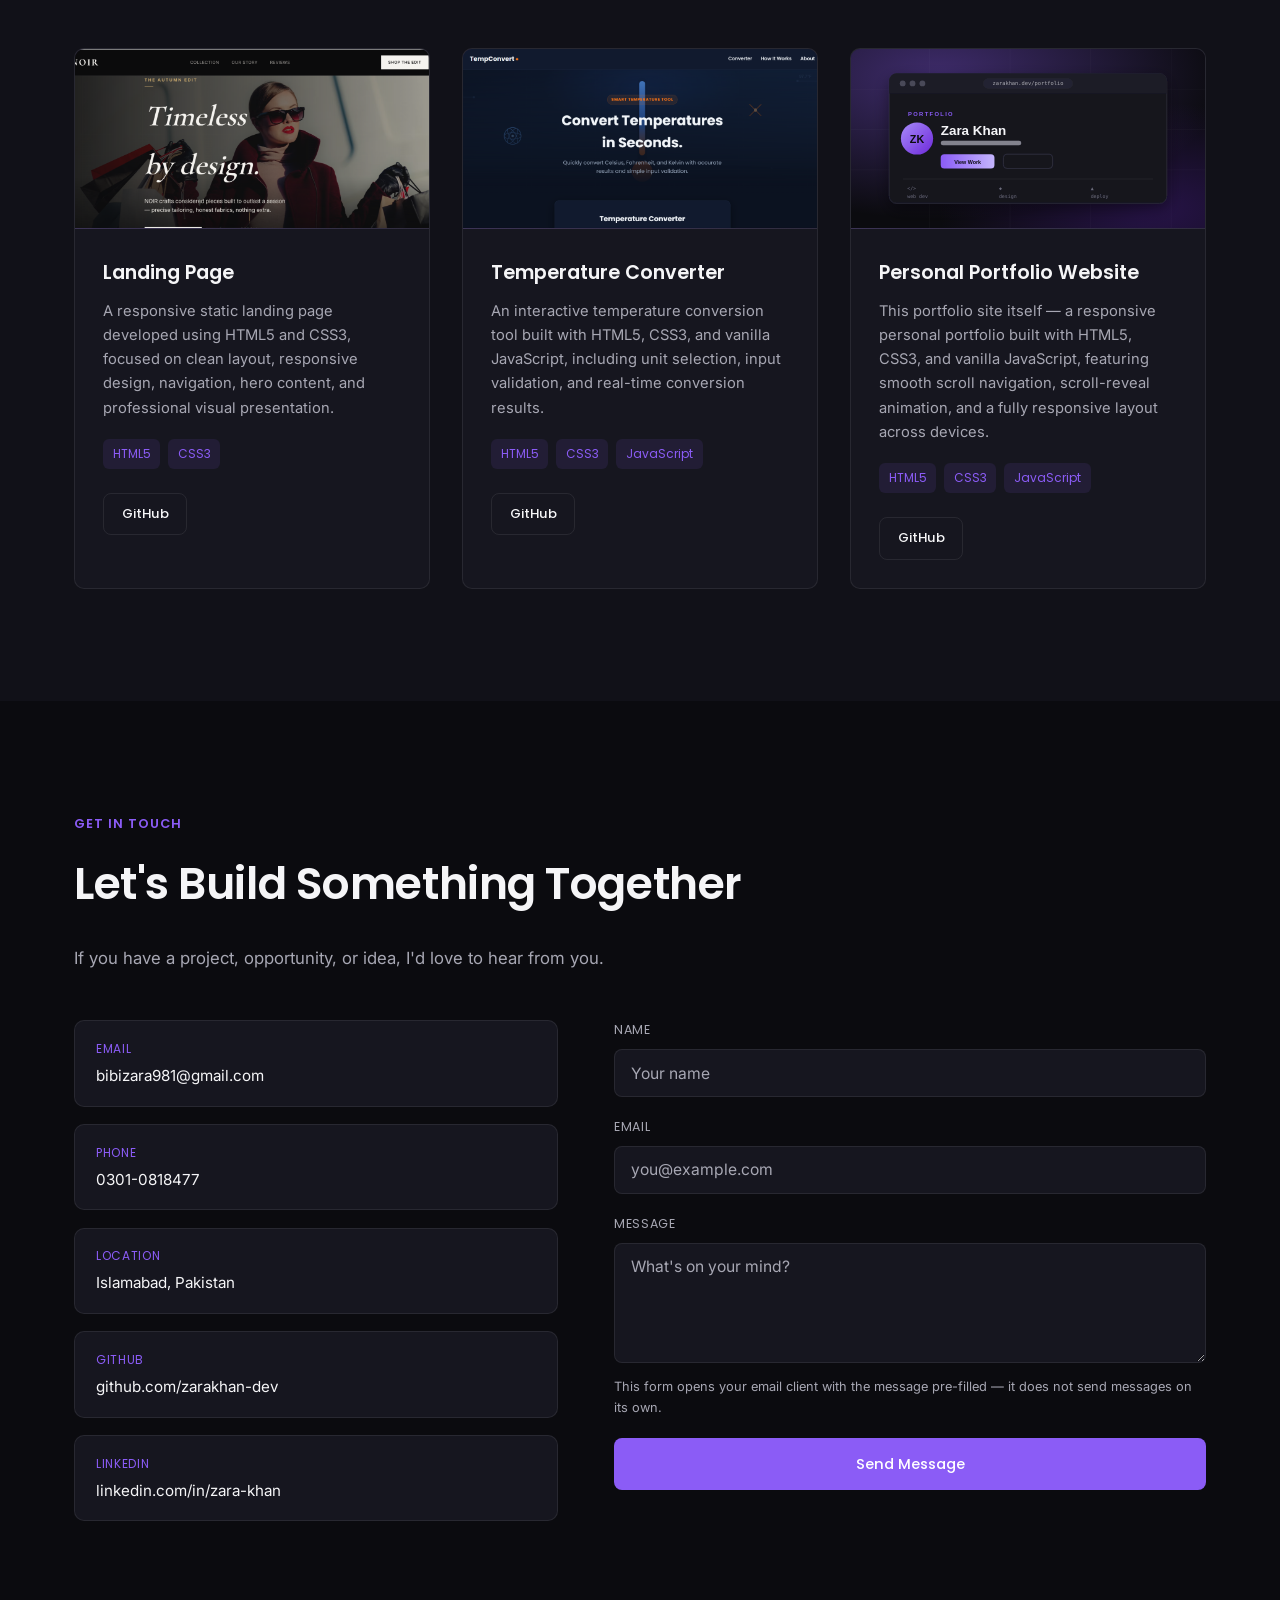
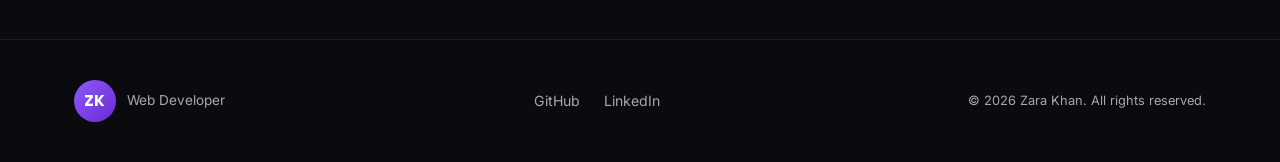
==== commit 5fb32a06: "update current location" ====
--- a/WebDev-L1-PersonalPortfolio/index.html
+++ b/WebDev-L1-PersonalPortfolio/index.html
@@ -164,11 +164,11 @@
       <div class="project-grid">
 
         <article class="project-card reveal">
-          <a class="project-preview" href="../WebDev-L2-LandingPage/index.html" target="_blank" rel="noopener" aria-label="Open the Landing Page project">
+          <a class="project-preview" href="../WebDev-L1-LandingPage/index.html" target="_blank" rel="noopener" aria-label="Open the Landing Page project">
             <img src="project-landingpage.png" alt="NOIR landing page — hero section with headline and product photography" loading="lazy">
           </a>
           <div class="project-body">
-            <h3><a href="../WebDev-L2-LandingPage/index.html" target="_blank" rel="noopener">Landing Page</a></h3>
+            <h3><a href="../WebDev-L1-LandingPage/index.html" target="_blank" rel="noopener">Landing Page</a></h3>
             <p>A responsive static landing page developed using HTML5 and CSS3, focused on clean layout, responsive design, navigation, hero content, and professional visual presentation.</p>
             <div class="tag-row">
               <span class="tag">HTML5</span>
@@ -181,11 +181,11 @@
         </article>
 
         <article class="project-card reveal">
-          <a class="project-preview" href="../WebDev-L2-TempConverter/index.html" target="_blank" rel="noopener" aria-label="Open the Temperature Converter project">
+          <a class="project-preview" href="../WebDev-L1-TempConverter/index.html" target="_blank" rel="noopener" aria-label="Open the Temperature Converter project">
             <img src="project-tempconverter.png" alt="TempConvert app — temperature converter hero section" loading="lazy">
           </a>
           <div class="project-body">
-            <h3><a href="../WebDev-L2-TempConverter/index.html" target="_blank" rel="noopener">Temperature Converter</a></h3>
+            <h3><a href="../WebDev-L1-TempConverter/index.html" target="_blank" rel="noopener">Temperature Converter</a></h3>
             <p>An interactive temperature conversion tool built with HTML5, CSS3, and vanilla JavaScript, including unit selection, input validation, and real-time conversion results.</p>
             <div class="tag-row">
               <span class="tag">HTML5</span>
@@ -193,7 +193,7 @@
               <span class="tag">JavaScript</span>
             </div>
             <div class="project-links">
-              <a href="https://github.com/zarakhan-dev/OIBSIP/tree/main/WebDev-L2-TempConverter" class="btn btn-secondary btn-sm" target="_blank" rel="noopener">GitHub</a>
+              <a href="https://github.com/zarakhan-dev/OIBSIP/tree/main/WebDev-L1-TempConverter" class="btn btn-secondary btn-sm" target="_blank" rel="noopener">GitHub</a>
             </div>
           </div>
         </article>
@@ -211,7 +211,7 @@
               <span class="tag">JavaScript</span>
             </div>
             <div class="project-links">
-              <a href="#" class="btn btn-secondary btn-sm">GitHub</a>
+              <a href="https://github.com/zarakhan-dev/OIBSIP/tree/main/WebDev-L1-PersonalPortfolio" class="btn btn-secondary btn-sm" target="_blank" rel="noopener">GitHub</a>
             </div>
           </div>
         </article>
@@ -238,7 +238,7 @@
           </a>
           <div class="contact-link" style="cursor:default;">
             <span class="contact-label">Location</span>
-            <span>Rawalpindi, Pakistan</span>
+            <span>Islamabad, Pakistan</span>
           </div>
           <a href="https://github.com/zarakhan-dev" class="contact-link" aria-label="GitHub Profile" target="_blank" rel="noopener">
             <span class="contact-label">GitHub</span>
